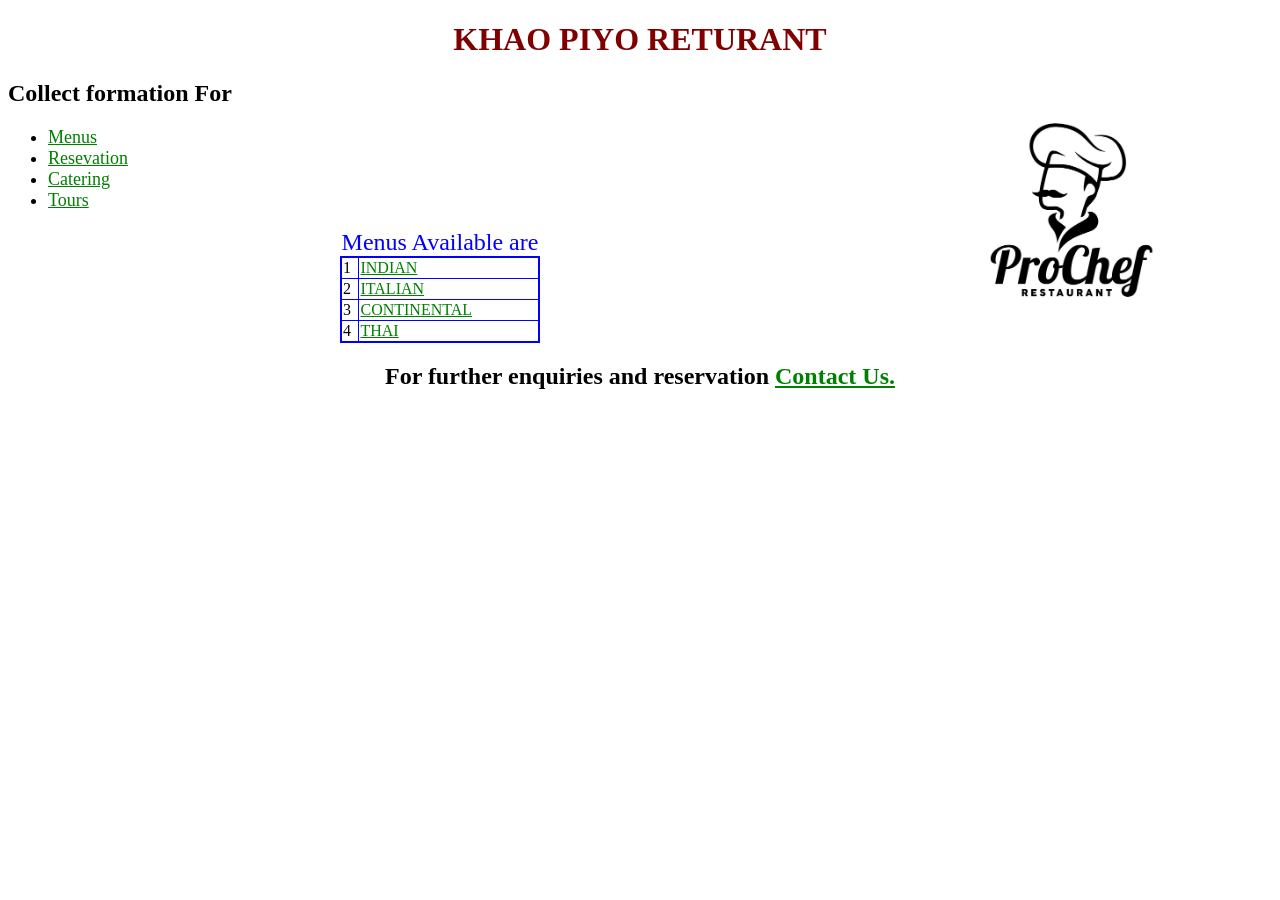
==== index.html @ 876cdc22 "Add files via upload" ====
<!DOCTYPE html>
<html lang="en">
<head>
    <meta charset="UTF-8">
    <meta name="viewport" content="width=device-width, initial-scale=1.0">
    <title>eat healthy live healthy</title>
</head>
<body link="green" alink="blue" vlink="red">
    
    <h1 style= "color: maroon;" ><center>KHAO PIYO RETURANT</center></h1>
    
    <img src="Restaurant.jpg" alt="" align="right" width="400px" >
    <h2>Collect formation For</h2>

    <ul style="font-size: large;">
        <li><a href="one.html">Menus</a></li>
            <li><a href="two.html">Resevation</a></li>
                <li><a href="three.html">Catering</a></li>
                    <li><a href="four.html">Tours</a></li>
    </ul>

    <center>
    <table border="blue" style="width: 200px; border-collapse: collapse; border: 2px solid blue;">
        <caption style="color: blue; font-size: x-large;">Menus Available are</caption>
        
        

        <tr>
            <td>1</td>
            <td><a href="https://th.bing.com/th/id/R.1a32300a1f3d69708d49b08c6eb89693?rik=lt4UftWfwKgojw&pid=ImgRaw&r=0">INDIAN</a></td>
        </tr>

        <tr>
            <td>2</td>
            <td><a href="https://th.bing.com/th/id/R.eb5f9cee4cb8974191f3dd8af2c0e06f?rik=MPLEg%2f448o6Xeg&pid=ImgRaw&r=0">ITALIAN</a></td>
        </tr>

        <tr>
            <td>3</td>
            <td><a href="https://images.jpost.com/image/upload/f_auto,fl_lossy/t_Article2016_ControlFaceDetect/398652">CONTINENTAL</a></td>
        </tr>

        <tr>
            <td>4</td>
            <td><a href="https://th.bing.com/th/id/R.76a3a98722eb846fbbe6b1d10fcd7133?rik=dL6PcK7tgvwcrQ&pid=ImgRaw&r=0">THAI</a></td>
        </tr>



    </table> 
   
    </center>
    <center>
    <h2>For further enquiries and reservation <a href="mailto:mohammed07002687@univsul.edu.iq">Contact Us.</a></h2>
    </center>
    
    
</body>
</html>
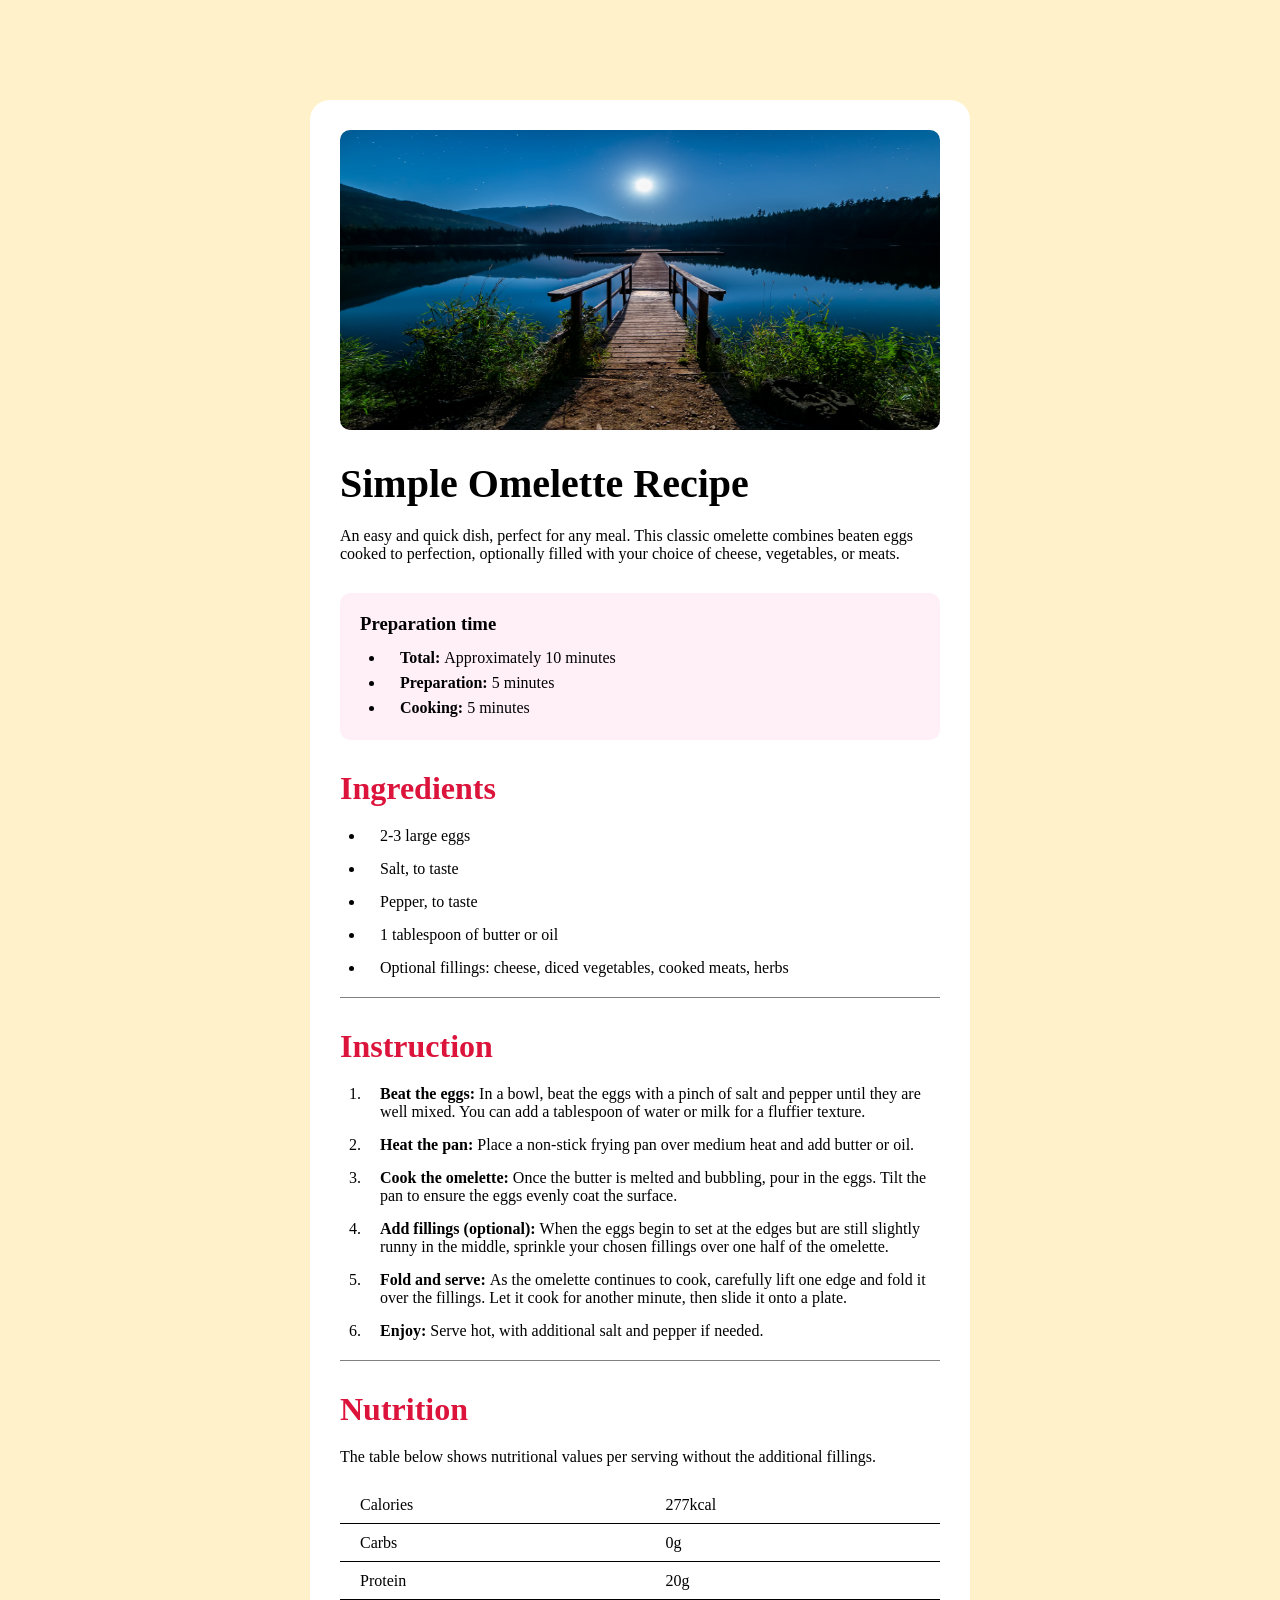
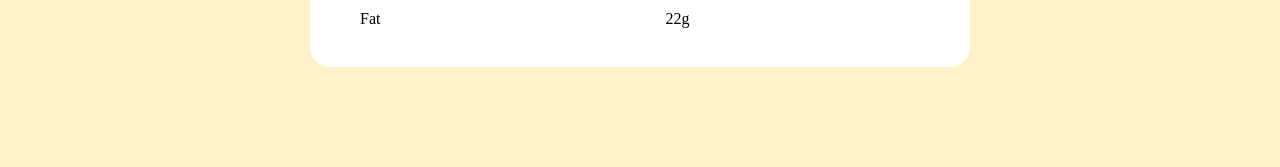
==== commit deea59ef: "Add files via upload" ====
--- a/index.html
+++ b/index.html
@@ -3,57 +3,83 @@
 <head>
     <meta charset="UTF-8">
     <meta name="viewport" content="width=device-width, initial-scale=1.0">
-    <title>eat healthy live healthy</title>
+    <title>Document</title>
+    <link rel="stylesheet" href="style.css">
 </head>
-<body link="green" alink="blue" vlink="red">
-    
-    <h1 style= "color: maroon;" ><center>KHAO PIYO RETURANT</center></h1>
-    
-    <img src="Restaurant.jpg" alt="" align="right" width="400px" >
-    <h2>Collect formation For</h2>
-
-    <ul style="font-size: large;">
-        <li><a href="one.html">Menus</a></li>
-            <li><a href="two.html">Resevation</a></li>
-                <li><a href="three.html">Catering</a></li>
-                    <li><a href="four.html">Tours</a></li>
-    </ul>
-
-    <center>
-    <table border="blue" style="width: 200px; border-collapse: collapse; border: 2px solid blue;">
-        <caption style="color: blue; font-size: x-large;">Menus Available are</caption>
+<body>
+    <div class="container">
+        <img src="img.jpg" alt="jj" class="image">
+        <h1>Simple Omelette Recipe</h1>
+        <p>  An easy and quick dish, perfect for any meal. This classic omelette combines beaten eggs cooked 
+            to perfection, optionally filled with your choice of cheese, vegetables, or meats.</p>
+        <div class="list1">
+            <h3>Preparation time</h3>
+            <ul>
+                
+                
+                
+                <li><strong>Total: </strong>Approximately 10 minutes</li>
+                <li><strong>Preparation: </strong>5 minutes</li>
+                <li><strong>Cooking: </strong>5 minutes</li>
+            </ul>
+        </div>
         
         
+        
+        
+        
+        <div class="list2">
+            <h2>Ingredients</h2>
+            <ul>
+                <li>2-3 large eggs</li>
+                <li>Salt, to taste</li>
+                <li>Pepper, to taste</li>
+                <li>1 tablespoon of butter or oil</li>
+                <li>Optional fillings: cheese, diced vegetables, cooked meats, herbs</li>
+            </ul>
+        </div>
+        <div class="list2">
+            <h2>Instruction</h2>
+            <ol>
+                <li><strong>Beat the eggs: </strong>In a bowl, beat the eggs with a pinch of salt and pepper until they are well mixed. 
+                    You can add a tablespoon of water or milk for a fluffier texture.</li>
+                <li><strong>Heat the pan:</strong> Place a non-stick frying pan over medium heat and add butter or oil.
+                </li>
+                <li><strong>Cook the omelette: </strong>Once the butter is melted and bubbling, pour in the eggs. Tilt the pan to ensure 
+                    the eggs evenly coat the surface.</li>
+                <li><strong>Add fillings (optional): </strong>When the eggs begin to set at the edges but are still slightly runny in the 
+                    middle, sprinkle your chosen fillings over one half of the omelette.
+                </li>
+                <li><strong>Fold and serve: </strong>As the omelette continues to cook, carefully lift one edge and fold it over the 
+                    fillings. Let it cook for another minute, then slide it onto a plate.
+                </li>
+                <li><strong>Enjoy: </strong>Serve hot, with additional salt and pepper if needed.
+                </li>
+            </ol>
+        </div>
 
-        <tr>
-            <td>1</td>
-            <td><a href="https://th.bing.com/th/id/R.1a32300a1f3d69708d49b08c6eb89693?rik=lt4UftWfwKgojw&pid=ImgRaw&r=0">INDIAN</a></td>
-        </tr>
-
-        <tr>
-            <td>2</td>
-            <td><a href="https://th.bing.com/th/id/R.eb5f9cee4cb8974191f3dd8af2c0e06f?rik=MPLEg%2f448o6Xeg&pid=ImgRaw&r=0">ITALIAN</a></td>
-        </tr>
-
-        <tr>
-            <td>3</td>
-            <td><a href="https://images.jpost.com/image/upload/f_auto,fl_lossy/t_Article2016_ControlFaceDetect/398652">CONTINENTAL</a></td>
-        </tr>
-
-        <tr>
-            <td>4</td>
-            <td><a href="https://th.bing.com/th/id/R.76a3a98722eb846fbbe6b1d10fcd7133?rik=dL6PcK7tgvwcrQ&pid=ImgRaw&r=0">THAI</a></td>
-        </tr>
-
-
-
-    </table> 
-   
-    </center>
-    <center>
-    <h2>For further enquiries and reservation <a href="mailto:mohammed07002687@univsul.edu.iq">Contact Us.</a></h2>
-    </center>
-    
-    
+        <div class ="nutrition">
+            <h2>Nutrition</h2>
+            <p>  The table below shows nutritional values per serving without the additional fillings.</p>
+            <table class="table">
+                <tr>
+                    <td>Calories</td>
+                    <td>277kcal</td>
+                </tr>
+                <tr>
+                    <td>Carbs</td>
+                    <td>0g</td>
+                </tr>
+                <tr>
+                    <td>Protein</td>
+                    <td>20g</td>
+                </tr>
+                <tr>
+                    <td>Fat</td>
+                    <td>22g</td>
+                </tr>
+            </table>
+        </div>
+    </div>
 </body>
 </html>
--- a/style.css
+++ b/style.css
@@ -0,0 +1,97 @@
+h1,h2,h3,div,p,img,ul,li{
+    margin: 0;
+    padding: 0;
+}
+
+body{
+    background-color: rgb(255, 241, 202);
+}
+
+.container{
+    width: 600px;
+    margin: 100px auto;
+    background-color: white;
+    display: flex;
+    flex-flow: column;
+    border-radius: 20px;
+    padding: 30px;
+}
+
+.image{
+    width: 100%;
+    height: 300px;
+    border-radius: 10px;
+}
+
+h1{
+    margin-top: 30px;
+    font-size: 2.5em;
+}
+
+p{
+    margin-top: 20px;
+}
+
+.list1{
+    margin-top: 30px;
+    width: 100%;
+    background-color: rgb(255, 240, 248);
+    border-radius: 10px;
+}
+
+h3{
+    margin: 20px 0px 10px 20px;
+}
+
+.list1 ul{
+     padding-inline-start: 45px;
+     margin-bottom: 20px;
+}
+
+.list1 ul li{
+    line-height: 25px;
+    padding-left: 15px;
+}
+
+.list2{
+    margin-top: 30px;
+    border-bottom: 1px solid gray;
+}
+
+.list2 ul,ol{
+    margin-top: 20px;
+    padding-inline-start: 25px;
+    margin-bottom: 20px;
+    
+}
+
+.list2 ul li,ol li{
+   padding-left: 15px;
+   margin-top: 15px;
+}
+
+h2{
+    color: crimson;
+    font-size: 2em;
+}
+
+.nutrition{
+    margin-top: 30px;
+}
+
+.nutrition p{
+    margin: 20px 0px;
+}
+
+.table{
+    width: 100%;
+    line-height: 35px;
+    border-collapse: collapse;
+}
+tr:nth-child(1) ,tr:nth-child(2) ,tr:nth-child(3){
+    border-bottom: 1px solid black;
+}
+
+td{
+    padding-left: 20px;
+}
